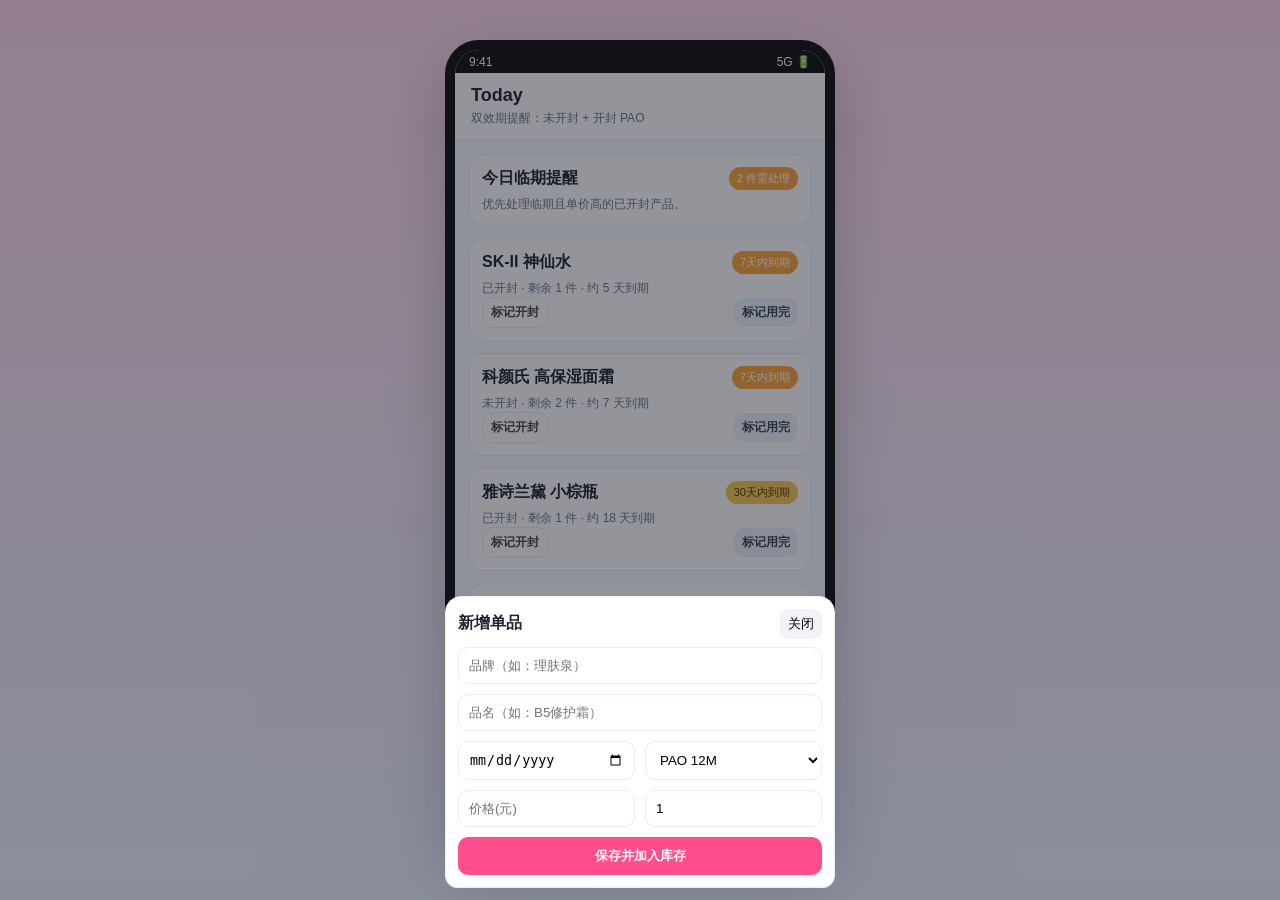
==== index.html @ 78431a1c "Auto-open add-item modal on page load for faster interaction testing" ====
<!doctype html>
<html lang="zh-CN">
<head>
  <meta charset="UTF-8" />
  <meta name="viewport" content="width=device-width, initial-scale=1" />
  <title>美妆囤货效期管理 - 可交互预览</title>
  <style>
    :root{--bg:#f6f7fb;--card:#fff;--text:#1f2430;--muted:#697286;--pri:#ff4d8d;--line:#e9edf5;--warn:#ffa439;--danger:#ff4b55}
    *{box-sizing:border-box} body{margin:0;font-family:-apple-system,BlinkMacSystemFont,"PingFang SC","Segoe UI",sans-serif;background:linear-gradient(180deg,#ffd7e8,#eef2ff);min-height:100vh;display:grid;place-items:center;padding:20px;color:var(--text)}
    .phone{width:390px;max-width:100%;height:820px;border:10px solid #111;border-radius:34px;background:var(--bg);box-shadow:0 20px 60px rgba(0,0,0,.2);overflow:hidden;display:flex;flex-direction:column}
    .status{height:28px;background:#111;color:#fff;font-size:12px;display:flex;justify-content:space-between;align-items:center;padding:0 14px}
    .header{background:#fff;padding:12px 16px;border-bottom:1px solid var(--line)} .header h1{margin:0;font-size:18px}.header p{margin:4px 0 0;color:var(--muted);font-size:12px}
    .content{flex:1;overflow:auto;padding:14px 14px 90px}.screen.hidden{display:none}
    .card{background:var(--card);border:1px solid var(--line);border-radius:14px;padding:12px;margin-bottom:12px}
    .row{display:flex;justify-content:space-between;gap:8px;align-items:center}.muted{color:var(--muted);font-size:12px;margin:6px 0 0}
    .pill{font-size:11px;border-radius:999px;padding:4px 8px;color:#fff}.p0{background:var(--danger)}.p1{background:var(--warn)}.p2{background:#f7c553;color:#4b3a00}
    .btn{border:0;border-radius:10px;padding:10px 12px;cursor:pointer;font-weight:600;background:var(--pri);color:#fff}.btn.secondary{background:#eef1fa;color:#394355}.btn.ghost{background:#fff;color:#444;border:1px solid var(--line)}.btn.small{padding:6px 8px;font-size:12px}
    form{display:grid;gap:10px} input,select{width:100%;padding:10px;border:1px solid var(--line);border-radius:10px;background:#fff} .grid2{display:grid;grid-template-columns:1fr 1fr;gap:10px}
    .tabs{display:grid;grid-template-columns:repeat(4,1fr);border-top:1px solid var(--line);background:#fff}.tab{border:0;background:transparent;padding:10px 4px 12px;color:#7e879b;cursor:pointer}.tab.active{color:var(--pri);font-weight:700}
    .toast{position:absolute;left:50%;transform:translateX(-50%);bottom:92px;background:#121725;color:#fff;padding:8px 12px;border-radius:999px;font-size:12px;opacity:0;transition:.2s;pointer-events:none}.toast.show{opacity:1}
    .wrap{position:relative;height:100%}
    .modal{position:fixed;inset:0;background:rgba(17,22,34,.45);display:flex;align-items:flex-end;justify-content:center;padding:12px;z-index:20}
    .modal.hidden{display:none}
    .sheet{width:100%;max-width:390px;background:#fff;border-radius:16px 16px 12px 12px;padding:12px;border:1px solid var(--line)}
    .sheet-head{display:flex;justify-content:space-between;align-items:center;margin-bottom:8px}
    .x{border:0;background:#f1f3f8;border-radius:8px;padding:6px 8px;cursor:pointer}
  </style>
</head>
<body>
  <div class="phone">
    <div class="status"><span>9:41</span><span>5G 🔋</span></div>
    <header class="header"><h1 id="title">Today</h1><p id="subtitle">双效期提醒：未开封 + 开封 PAO</p></header>
    <div class="wrap">
      <main class="content">
        <section id="today" class="screen">
          <div class="card"><div class="row"><strong>今日临期提醒</strong><span class="pill p1" id="todayBadge">2 件需处理</span></div><p class="muted">优先处理临期且单价高的已开封产品。</p></div>
          <div id="priorityList"></div>
          <div class="card row"><button class="btn" id="quickAdd">+ 新增单品</button><button class="btn secondary" id="quickOpen">一键标记开封</button></div>
        </section>
        <section id="stock" class="screen hidden"><div id="stockList"></div></section>
        <section id="stats" class="screen hidden">
          <div class="card row"><span>本月预计过期金额</span><strong id="lossValue">¥0</strong></div>
          <div class="card row"><span>库存总件数</span><strong id="countValue">0</strong></div>
          <div class="card row"><span>已开封占比</span><strong id="openRate">0%</strong></div>
        </section>
        <section id="me" class="screen hidden"><div class="card"><strong>提醒策略</strong><p class="muted">未开封：60/30/7天；开封后：30/14/3天。</p><button class="btn ghost small">导出CSV（高级）</button></div></section>
      </main>
      <div class="toast" id="toast"></div>

      <div id="addModal" class="modal hidden" aria-hidden="true">
        <div class="sheet">
          <div class="sheet-head"><strong>新增单品</strong><button class="x" id="closeModal" type="button">关闭</button></div>
          <form id="addForm">
            <input name="brand" placeholder="品牌（如：理肤泉）" required />
            <input name="name" placeholder="品名（如：B5修护霜）" required />
            <div class="grid2"><input name="expiry" type="date" required /><select name="pao"><option value="6">PAO 6M</option><option value="12" selected>PAO 12M</option><option value="24">PAO 24M</option></select></div>
            <div class="grid2"><input name="price" type="number" min="0" placeholder="价格(元)" /><input name="qty" type="number" min="1" value="1" /></div>
            <button class="btn" type="submit">保存并加入库存</button>
          </form>
        </div>
      </div>
    </div>
    <nav class="tabs">
      <button class="tab active" data-target="today">Today</button>
      <button class="tab" data-target="stock">库存</button>
      <button class="tab" data-target="stats">统计</button>
      <button class="tab" data-target="me">我的</button>
    </nav>
  </div>

<script>
(() => {
  const state = {
    items: [
      {id:1,brand:'SK-II',name:'神仙水',days:5,opened:true,price:1540,qty:1},
      {id:2,brand:'雅诗兰黛',name:'小棕瓶',days:18,opened:true,price:980,qty:1},
      {id:3,brand:'科颜氏',name:'高保湿面霜',days:7,opened:false,price:420,qty:2}
    ],
    nextId: 4
  };

  const screens=[...document.querySelectorAll('.screen')];
  const tabs=[...document.querySelectorAll('.tab')];
  const title=document.getElementById('title');
  const subtitle=document.getElementById('subtitle');
  const map={today:['Today','双效期提醒：未开封 + 开封 PAO'],stock:['库存','按状态筛选：未开封 / 已开封 / 临期'],stats:['统计','追踪过期损耗与消耗效率'],me:['我的','提醒策略、导出、会员']};

  const toast=(msg)=>{const t=document.getElementById('toast');t.textContent=msg;t.classList.add('show');setTimeout(()=>t.classList.remove('show'),1400)};

  const level=(d)=>d<=0?'p0':(d<=7?'p1':'p2');
  const levelText=(d)=>d<=0?'已过期':(d<=7?'7天内到期':'30天内到期');

  function openScreen(id){
    screens.forEach(s=>s.classList.toggle('hidden',s.id!==id));
    tabs.forEach(t=>t.classList.toggle('active',t.dataset.target===id));
    title.textContent=map[id][0]; subtitle.textContent=map[id][1];
  }

  const addModal=document.getElementById('addModal');
  const showAddModal=()=>{addModal.classList.remove('hidden'); addModal.setAttribute('aria-hidden','false');};
  const hideAddModal=()=>{addModal.classList.add('hidden'); addModal.setAttribute('aria-hidden','true');};

  function render(){
    const sorted=[...state.items].sort((a,b)=>a.days-b.days||b.price-a.price);
    document.getElementById('priorityList').innerHTML=sorted.slice(0,3).map(i=>`
      <article class="card" data-id="${i.id}">
        <div class="row"><strong>${i.brand} ${i.name}</strong><span class="pill ${level(i.days)}">${levelText(i.days)}</span></div>
        <p class="muted">${i.opened?'已开封':'未开封'} · 剩余 ${i.qty} 件 · 约 ${i.days} 天到期</p>
        <div class="row"><button class="btn ghost small" data-action="open" data-id="${i.id}">标记开封</button><button class="btn secondary small" data-action="used" data-id="${i.id}">标记用完</button></div>
      </article>
    `).join('');

    document.getElementById('stockList').innerHTML=sorted.map(i=>`
      <article class="card row"><div><strong>${i.brand} ${i.name}</strong><p class="muted">${i.opened?'已开封':'未开封'} · ${i.qty} 件 · ¥${i.price}</p></div><span class="pill ${level(i.days)}">${Math.max(i.days,0)}天</span></article>
    `).join('');

    const total=state.items.reduce((s,i)=>s+i.qty,0);
    const opened=state.items.filter(i=>i.opened).length;
    const loss=state.items.filter(i=>i.days<=7).reduce((s,i)=>s+i.price,0);
    document.getElementById('todayBadge').textContent=`${state.items.filter(i=>i.days<=7).length} 件需处理`;
    document.getElementById('lossValue').textContent=`¥${loss}`;
    document.getElementById('countValue').textContent=String(total);
    document.getElementById('openRate').textContent=state.items.length?`${Math.round((opened/state.items.length)*100)}%`:'0%';
  }

  tabs.forEach(t=>t.addEventListener('click',()=>openScreen(t.dataset.target)));

  document.getElementById('priorityList').addEventListener('click',(e)=>{
    const btn=e.target.closest('button[data-action]');
    if(!btn) return;
    const id=Number(btn.dataset.id);
    const idx=state.items.findIndex(i=>i.id===id);
    if(idx<0) return;
    if(btn.dataset.action==='open'){
      state.items[idx].opened=true;
      state.items[idx].days=Math.max(state.items[idx].days-3,1);
      toast(`已标记开封：${state.items[idx].name}`);
    }else{
      const name=state.items[idx].name;
      state.items.splice(idx,1);
      toast(`已记录空瓶：${name}`);
    }
    render();
  });

  document.getElementById('quickAdd').addEventListener('click',showAddModal);
  document.getElementById('closeModal').addEventListener('click',hideAddModal);
  addModal.addEventListener('click',(e)=>{ if(e.target===addModal) hideAddModal(); });
  document.getElementById('quickOpen').addEventListener('click',()=>{
    if(!state.items.length) return toast('暂无库存可操作');
    state.items[0].opened=true; state.items[0].days=Math.max(state.items[0].days-3,1);
    toast(`已标记开封：${state.items[0].name}`); render();
  });

  document.getElementById('addForm').addEventListener('submit',(e)=>{
    e.preventDefault();
    const f=new FormData(e.target);
    state.items.unshift({id:state.nextId++,brand:String(f.get('brand')),name:String(f.get('name')),days:30,opened:false,price:Number(f.get('price')||0),qty:Number(f.get('qty')||1)});
    e.target.reset();
    hideAddModal(); openScreen('today'); render(); toast('保存成功，已加入库存');
  });

  render();
  showAddModal();
})();
</script>
</body>
</html>
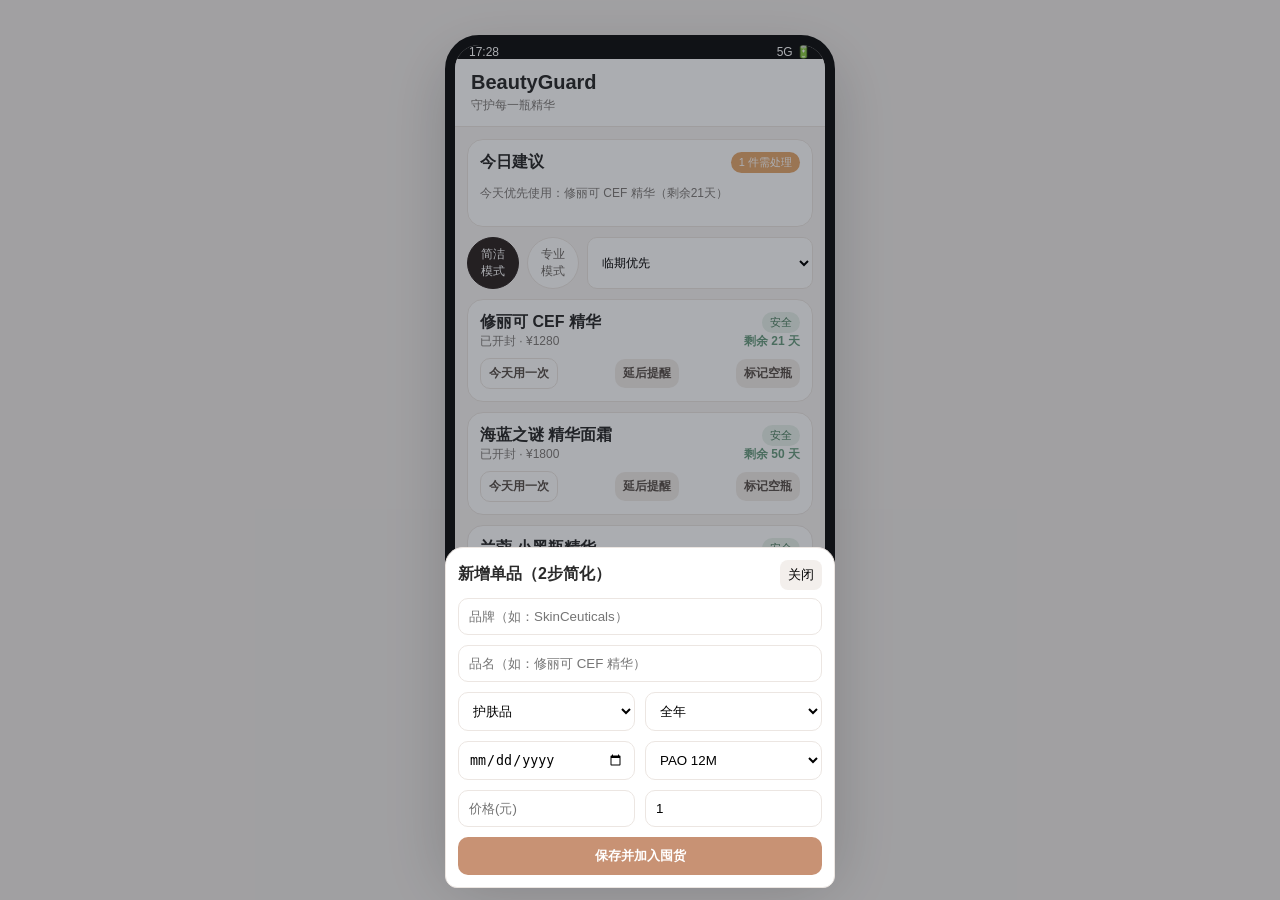
==== commit 4d14f65f: "Enhance interactive prototype with mode toggle, sorting, and action guidance" ====
--- a/index.html
+++ b/index.html
@@ -3,92 +3,118 @@
 <head>
   <meta charset="UTF-8" />
   <meta name="viewport" content="width=device-width, initial-scale=1" />
-  <title>美妆囤货效期管理 - 可交互预览</title>
+  <title>BeautyGuard - 交互原型 V2</title>
   <style>
-    :root{--bg:#f6f7fb;--card:#fff;--text:#1f2430;--muted:#697286;--pri:#ff4d8d;--line:#e9edf5;--warn:#ffa439;--danger:#ff4b55}
-    *{box-sizing:border-box} body{margin:0;font-family:-apple-system,BlinkMacSystemFont,"PingFang SC","Segoe UI",sans-serif;background:linear-gradient(180deg,#ffd7e8,#eef2ff);min-height:100vh;display:grid;place-items:center;padding:20px;color:var(--text)}
-    .phone{width:390px;max-width:100%;height:820px;border:10px solid #111;border-radius:34px;background:var(--bg);box-shadow:0 20px 60px rgba(0,0,0,.2);overflow:hidden;display:flex;flex-direction:column}
+    :root{--bg:#f7f4f2;--card:#fff;--text:#2b2b2b;--muted:#7f7b78;--pri:#c89274;--line:#ece6e2;--ok:#7dad8f;--warn:#e4a86f;--danger:#e15c52}
+    *{box-sizing:border-box} body{margin:0;font-family:-apple-system,BlinkMacSystemFont,"PingFang SC","Segoe UI",sans-serif;background:#efebe8;min-height:100vh;display:grid;place-items:center;padding:20px;color:var(--text)}
+    .phone{width:390px;max-width:100%;height:830px;border-radius:34px;border:10px solid #111;background:var(--bg);overflow:hidden;display:flex;flex-direction:column;box-shadow:0 24px 60px rgba(0,0,0,.18)}
     .status{height:28px;background:#111;color:#fff;font-size:12px;display:flex;justify-content:space-between;align-items:center;padding:0 14px}
-    .header{background:#fff;padding:12px 16px;border-bottom:1px solid var(--line)} .header h1{margin:0;font-size:18px}.header p{margin:4px 0 0;color:var(--muted);font-size:12px}
-    .content{flex:1;overflow:auto;padding:14px 14px 90px}.screen.hidden{display:none}
-    .card{background:var(--card);border:1px solid var(--line);border-radius:14px;padding:12px;margin-bottom:12px}
-    .row{display:flex;justify-content:space-between;gap:8px;align-items:center}.muted{color:var(--muted);font-size:12px;margin:6px 0 0}
-    .pill{font-size:11px;border-radius:999px;padding:4px 8px;color:#fff}.p0{background:var(--danger)}.p1{background:var(--warn)}.p2{background:#f7c553;color:#4b3a00}
-    .btn{border:0;border-radius:10px;padding:10px 12px;cursor:pointer;font-weight:600;background:var(--pri);color:#fff}.btn.secondary{background:#eef1fa;color:#394355}.btn.ghost{background:#fff;color:#444;border:1px solid var(--line)}.btn.small{padding:6px 8px;font-size:12px}
+    .header{padding:12px 16px;background:#fff;border-bottom:1px solid var(--line)} .header h1{margin:0;font-size:20px}.header p{margin:3px 0 0;color:var(--muted);font-size:12px}
+    .content{flex:1;overflow:auto;padding:12px 12px 90px}.screen.hidden{display:none}
+    .card{background:var(--card);border:1px solid var(--line);border-radius:16px;padding:12px;margin-bottom:10px}
+    .row{display:flex;justify-content:space-between;align-items:center;gap:8px}.muted{color:var(--muted);font-size:12px}.title{font-weight:700;font-size:18px}
+    .pill{font-size:11px;border-radius:999px;padding:3px 8px;background:#f3ece7}.p0{color:#fff;background:var(--danger)}.p1{color:#fff;background:var(--warn)}.p2{background:#e8f1ea;color:#4e7f62}
+    .toolbar{display:flex;gap:8px;margin-bottom:10px}.chip{border:1px solid var(--line);background:#fff;color:#6f6a66;padding:8px 10px;border-radius:999px;font-size:12px;cursor:pointer}.chip.active{background:#2f2624;color:#fff;border-color:#2f2624}
+    .select{border:1px solid var(--line);background:#fff;border-radius:10px;padding:8px 10px;font-size:12px}
+    .prog{height:6px;background:#ece8e5;border-radius:999px;overflow:hidden;margin-top:6px}.bar{height:100%;background:#82ad91}
+    .btn{border:0;border-radius:10px;padding:10px 12px;cursor:pointer;font-weight:600;background:var(--pri);color:#fff}.btn.secondary{background:#f1ece8;color:#5a514b}.btn.ghost{background:#fff;color:#5a514b;border:1px solid var(--line)}.btn.small{padding:6px 8px;font-size:12px}
+    .tabs{display:grid;grid-template-columns:repeat(4,1fr);border-top:1px solid var(--line);background:#fff}.tab{border:0;background:transparent;padding:10px 4px 12px;color:#8a8581;cursor:pointer}.tab.active{color:#704d3b;font-weight:700}
+    .toast{position:absolute;left:50%;transform:translateX(-50%);bottom:92px;background:#151515;color:#fff;padding:8px 12px;border-radius:999px;font-size:12px;opacity:0;transition:.2s;pointer-events:none}.toast.show{opacity:1}
+    .wrap{position:relative;height:100%}
+    .modal{position:fixed;inset:0;background:rgba(17,22,34,.35);display:flex;align-items:flex-end;justify-content:center;padding:12px;z-index:20}.modal.hidden{display:none}
+    .sheet{width:100%;max-width:390px;background:#fff;border-radius:18px 18px 12px 12px;padding:12px;border:1px solid var(--line)}
+    .sheet-head{display:flex;justify-content:space-between;align-items:center;margin-bottom:8px}.x{border:0;background:#f3efec;border-radius:8px;padding:6px 8px;cursor:pointer}
     form{display:grid;gap:10px} input,select{width:100%;padding:10px;border:1px solid var(--line);border-radius:10px;background:#fff} .grid2{display:grid;grid-template-columns:1fr 1fr;gap:10px}
-    .tabs{display:grid;grid-template-columns:repeat(4,1fr);border-top:1px solid var(--line);background:#fff}.tab{border:0;background:transparent;padding:10px 4px 12px;color:#7e879b;cursor:pointer}.tab.active{color:var(--pri);font-weight:700}
-    .toast{position:absolute;left:50%;transform:translateX(-50%);bottom:92px;background:#121725;color:#fff;padding:8px 12px;border-radius:999px;font-size:12px;opacity:0;transition:.2s;pointer-events:none}.toast.show{opacity:1}
-    .wrap{position:relative;height:100%}
-    .modal{position:fixed;inset:0;background:rgba(17,22,34,.45);display:flex;align-items:flex-end;justify-content:center;padding:12px;z-index:20}
-    .modal.hidden{display:none}
-    .sheet{width:100%;max-width:390px;background:#fff;border-radius:16px 16px 12px 12px;padding:12px;border:1px solid var(--line)}
-    .sheet-head{display:flex;justify-content:space-between;align-items:center;margin-bottom:8px}
-    .x{border:0;background:#f1f3f8;border-radius:8px;padding:6px 8px;cursor:pointer}
   </style>
 </head>
 <body>
   <div class="phone">
-    <div class="status"><span>9:41</span><span>5G 🔋</span></div>
-    <header class="header"><h1 id="title">Today</h1><p id="subtitle">双效期提醒：未开封 + 开封 PAO</p></header>
+    <div class="status"><span>17:28</span><span>5G 🔋</span></div>
+    <header class="header"><h1 id="title">BeautyGuard</h1><p id="subtitle">守护每一瓶精华</p></header>
     <div class="wrap">
       <main class="content">
         <section id="today" class="screen">
-          <div class="card"><div class="row"><strong>今日临期提醒</strong><span class="pill p1" id="todayBadge">2 件需处理</span></div><p class="muted">优先处理临期且单价高的已开封产品。</p></div>
+          <div class="card">
+            <div class="row"><strong>今日建议</strong><span class="pill p1" id="todayBadge">0 件需处理</span></div>
+            <p class="muted" id="todayAdvice">优先使用临期且已开封产品，避免浪费。</p>
+          </div>
+
+          <div class="toolbar">
+            <button class="chip active" data-mode="simple">简洁模式</button>
+            <button class="chip" data-mode="pro">专业模式</button>
+            <select id="sortBy" class="select">
+              <option value="expiry">临期优先</option>
+              <option value="price">价格优先</option>
+              <option value="recent">最近开封</option>
+            </select>
+          </div>
+
           <div id="priorityList"></div>
           <div class="card row"><button class="btn" id="quickAdd">+ 新增单品</button><button class="btn secondary" id="quickOpen">一键标记开封</button></div>
         </section>
+
         <section id="stock" class="screen hidden"><div id="stockList"></div></section>
+
         <section id="stats" class="screen hidden">
           <div class="card row"><span>本月预计过期金额</span><strong id="lossValue">¥0</strong></div>
           <div class="card row"><span>库存总件数</span><strong id="countValue">0</strong></div>
           <div class="card row"><span>已开封占比</span><strong id="openRate">0%</strong></div>
+          <div class="card row"><span>本月已规避浪费</span><strong id="savedValue">¥0</strong></div>
         </section>
-        <section id="me" class="screen hidden"><div class="card"><strong>提醒策略</strong><p class="muted">未开封：60/30/7天；开封后：30/14/3天。</p><button class="btn ghost small">导出CSV（高级）</button></div></section>
+
+        <section id="me" class="screen hidden">
+          <div class="card"><strong>提醒策略</strong><p class="muted">P0 强提醒；P1 每日一次；P2 每周一次；P3 仅站内。</p><button class="btn ghost small">导出 CSV（高级）</button></div>
+        </section>
       </main>
       <div class="toast" id="toast"></div>
 
       <div id="addModal" class="modal hidden" aria-hidden="true">
         <div class="sheet">
-          <div class="sheet-head"><strong>新增单品</strong><button class="x" id="closeModal" type="button">关闭</button></div>
+          <div class="sheet-head"><strong>新增单品（2步简化）</strong><button class="x" id="closeModal" type="button">关闭</button></div>
           <form id="addForm">
-            <input name="brand" placeholder="品牌（如：理肤泉）" required />
-            <input name="name" placeholder="品名（如：B5修护霜）" required />
+            <input name="brand" placeholder="品牌（如：SkinCeuticals）" required />
+            <input name="name" placeholder="品名（如：修丽可 CEF 精华）" required />
+            <div class="grid2"><select name="category"><option>护肤品</option><option>彩妆</option><option>防晒</option></select><select name="season"><option value="all">全年</option><option value="summer">夏季</option><option value="winter">冬季</option></select></div>
             <div class="grid2"><input name="expiry" type="date" required /><select name="pao"><option value="6">PAO 6M</option><option value="12" selected>PAO 12M</option><option value="24">PAO 24M</option></select></div>
             <div class="grid2"><input name="price" type="number" min="0" placeholder="价格(元)" /><input name="qty" type="number" min="1" value="1" /></div>
-            <button class="btn" type="submit">保存并加入库存</button>
+            <button class="btn" type="submit">保存并加入囤货</button>
           </form>
         </div>
       </div>
     </div>
+
     <nav class="tabs">
-      <button class="tab active" data-target="today">Today</button>
-      <button class="tab" data-target="stock">库存</button>
-      <button class="tab" data-target="stats">统计</button>
-      <button class="tab" data-target="me">我的</button>
+      <button class="tab active" data-target="today">囤货</button>
+      <button class="tab" data-target="stock">使用</button>
+      <button class="tab" data-target="stats">空瓶</button>
+      <button class="tab" data-target="me">设置</button>
     </nav>
   </div>
 
 <script>
 (() => {
   const state = {
-    items: [
-      {id:1,brand:'SK-II',name:'神仙水',days:5,opened:true,price:1540,qty:1},
-      {id:2,brand:'雅诗兰黛',name:'小棕瓶',days:18,opened:true,price:980,qty:1},
-      {id:3,brand:'科颜氏',name:'高保湿面霜',days:7,opened:false,price:420,qty:2}
+    mode:'simple',
+    items:[
+      {id:1,brand:'修丽可',name:'CEF 精华',days:21,opened:true,price:1280,qty:1,pao:6,unopenedDays:80,lastUsed:1,season:'all'},
+      {id:2,brand:'兰蔻',name:'小黑瓶精华',days:59,opened:true,price:980,qty:1,pao:6,unopenedDays:120,lastUsed:2,season:'all'},
+      {id:3,brand:'海蓝之谜',name:'精华面霜',days:50,opened:true,price:1800,qty:1,pao:12,unopenedDays:310,lastUsed:3,season:'winter'},
+      {id:4,brand:'YSL',name:'恒久粉底液',days:64,opened:false,price:620,qty:1,pao:12,unopenedDays:240,lastUsed:999,season:'all'}
     ],
-    nextId: 4
+    nextId:5
   };
 
   const screens=[...document.querySelectorAll('.screen')];
   const tabs=[...document.querySelectorAll('.tab')];
+  const modeChips=[...document.querySelectorAll('[data-mode]')];
+  const sortBy=document.getElementById('sortBy');
+  const toast=(msg)=>{const t=document.getElementById('toast');t.textContent=msg;t.classList.add('show');setTimeout(()=>t.classList.remove('show'),1400)};
+  const level=(d)=>d<=7?'p1':'p2';
+  const levelText=(d)=>d<=7?'临期':'安全';
+
+  const map={today:['BeautyGuard','守护每一瓶精华'],stock:['使用日志','按最近使用排序'],stats:['空瓶记录','回购洞察与省钱统计'],me:['设置','提醒策略与高级功能']};
   const title=document.getElementById('title');
   const subtitle=document.getElementById('subtitle');
-  const map={today:['Today','双效期提醒：未开封 + 开封 PAO'],stock:['库存','按状态筛选：未开封 / 已开封 / 临期'],stats:['统计','追踪过期损耗与消耗效率'],me:['我的','提醒策略、导出、会员']};
-
-  const toast=(msg)=>{const t=document.getElementById('toast');t.textContent=msg;t.classList.add('show');setTimeout(()=>t.classList.remove('show'),1400)};
-
-  const level=(d)=>d<=0?'p0':(d<=7?'p1':'p2');
-  const levelText=(d)=>d<=0?'已过期':(d<=7?'7天内到期':'30天内到期');
 
   function openScreen(id){
     screens.forEach(s=>s.classList.toggle('hidden',s.id!==id));
@@ -96,68 +122,83 @@
     title.textContent=map[id][0]; subtitle.textContent=map[id][1];
   }
 
+  function getSorted(items){
+    const s=sortBy.value;
+    return [...items].sort((a,b)=>{
+      if(s==='price') return b.price-a.price;
+      if(s==='recent') return a.lastUsed-b.lastUsed;
+      return a.days-b.days || b.price-a.price;
+    });
+  }
+
+  function render(){
+    const sorted=getSorted(state.items);
+    const top=sorted[0];
+    document.getElementById('todayBadge').textContent=`${sorted.filter(i=>i.days<=30).length} 件需处理`;
+    document.getElementById('todayAdvice').textContent=top?`今天优先使用：${top.brand} ${top.name}（剩余${top.days}天）`:'暂无库存';
+
+    document.getElementById('priorityList').innerHTML=sorted.map(i=>`
+      <article class="card">
+        <div class="row"><strong>${i.brand} ${i.name}</strong><span class="pill ${level(i.days)}">${levelText(i.days)}</span></div>
+        <div class="row muted"><span>${i.opened?'已开封':'未开封'} · ¥${i.price}</span><strong style="color:#6b9d80">剩余 ${i.days} 天</strong></div>
+        ${state.mode==='pro' ? `<div class="muted">PAO：${i.pao}个月<div class="prog"><div class="bar" style="width:${Math.max(5,100-(i.days*1.2))}%"></div></div>未开封：${i.unopenedDays}天<div class="prog"><div class="bar" style="width:${Math.max(5,100-(i.unopenedDays*0.25))}%"></div></div></div>` : ''}
+        <div class="row" style="margin-top:8px"><button class="btn ghost small" data-action="use" data-id="${i.id}">今天用一次</button><button class="btn secondary small" data-action="delay" data-id="${i.id}">延后提醒</button><button class="btn secondary small" data-action="used" data-id="${i.id}">标记空瓶</button></div>
+      </article>
+    `).join('');
+
+    document.getElementById('stockList').innerHTML=sorted.map(i=>`
+      <article class="card row"><div><strong>${i.brand} ${i.name}</strong><p class="muted">最近使用：${i.lastUsed===999?'从未':`${i.lastUsed}天前`}</p></div><span class="pill ${level(i.days)}">${i.days}天</span></article>
+    `).join('');
+
+    const total=state.items.reduce((s,i)=>s+i.qty,0);
+    const opened=state.items.filter(i=>i.opened).length;
+    const loss=state.items.filter(i=>i.days<=30).reduce((s,i)=>s+i.price*0.2,0);
+    const saved=state.items.filter(i=>i.lastUsed<=3).reduce((s,i)=>s+i.price*0.1,0);
+    document.getElementById('countValue').textContent=String(total);
+    document.getElementById('openRate').textContent=state.items.length?`${Math.round((opened/state.items.length)*100)}%`:'0%';
+    document.getElementById('lossValue').textContent=`¥${Math.round(loss)}`;
+    document.getElementById('savedValue').textContent=`¥${Math.round(saved)}`;
+  }
+
+  document.getElementById('priorityList').addEventListener('click',(e)=>{
+    const btn=e.target.closest('button[data-action]'); if(!btn) return;
+    const id=Number(btn.dataset.id); const idx=state.items.findIndex(i=>i.id===id); if(idx<0) return;
+    const item=state.items[idx];
+    if(btn.dataset.action==='use'){ item.lastUsed=0; item.days=Math.max(item.days-1,1); toast(`已记录使用：${item.name}`); }
+    if(btn.dataset.action==='delay'){ item.days+=3; toast(`已延后提醒：${item.name}`); }
+    if(btn.dataset.action==='used'){ state.items.splice(idx,1); toast(`已加入空瓶：${item.name}`); }
+    render();
+  });
+
+  modeChips.forEach(chip=>chip.addEventListener('click',()=>{
+    state.mode=chip.dataset.mode;
+    modeChips.forEach(c=>c.classList.toggle('active',c===chip));
+    render();
+  }));
+  sortBy.addEventListener('change',render);
+
+  tabs.forEach(t=>t.addEventListener('click',()=>openScreen(t.dataset.target)));
+
   const addModal=document.getElementById('addModal');
   const showAddModal=()=>{addModal.classList.remove('hidden'); addModal.setAttribute('aria-hidden','false');};
   const hideAddModal=()=>{addModal.classList.add('hidden'); addModal.setAttribute('aria-hidden','true');};
-
-  function render(){
-    const sorted=[...state.items].sort((a,b)=>a.days-b.days||b.price-a.price);
-    document.getElementById('priorityList').innerHTML=sorted.slice(0,3).map(i=>`
-      <article class="card" data-id="${i.id}">
-        <div class="row"><strong>${i.brand} ${i.name}</strong><span class="pill ${level(i.days)}">${levelText(i.days)}</span></div>
-        <p class="muted">${i.opened?'已开封':'未开封'} · 剩余 ${i.qty} 件 · 约 ${i.days} 天到期</p>
-        <div class="row"><button class="btn ghost small" data-action="open" data-id="${i.id}">标记开封</button><button class="btn secondary small" data-action="used" data-id="${i.id}">标记用完</button></div>
-      </article>
-    `).join('');
-
-    document.getElementById('stockList').innerHTML=sorted.map(i=>`
-      <article class="card row"><div><strong>${i.brand} ${i.name}</strong><p class="muted">${i.opened?'已开封':'未开封'} · ${i.qty} 件 · ¥${i.price}</p></div><span class="pill ${level(i.days)}">${Math.max(i.days,0)}天</span></article>
-    `).join('');
-
-    const total=state.items.reduce((s,i)=>s+i.qty,0);
-    const opened=state.items.filter(i=>i.opened).length;
-    const loss=state.items.filter(i=>i.days<=7).reduce((s,i)=>s+i.price,0);
-    document.getElementById('todayBadge').textContent=`${state.items.filter(i=>i.days<=7).length} 件需处理`;
-    document.getElementById('lossValue').textContent=`¥${loss}`;
-    document.getElementById('countValue').textContent=String(total);
-    document.getElementById('openRate').textContent=state.items.length?`${Math.round((opened/state.items.length)*100)}%`:'0%';
-  }
-
-  tabs.forEach(t=>t.addEventListener('click',()=>openScreen(t.dataset.target)));
-
-  document.getElementById('priorityList').addEventListener('click',(e)=>{
-    const btn=e.target.closest('button[data-action]');
-    if(!btn) return;
-    const id=Number(btn.dataset.id);
-    const idx=state.items.findIndex(i=>i.id===id);
-    if(idx<0) return;
-    if(btn.dataset.action==='open'){
-      state.items[idx].opened=true;
-      state.items[idx].days=Math.max(state.items[idx].days-3,1);
-      toast(`已标记开封：${state.items[idx].name}`);
-    }else{
-      const name=state.items[idx].name;
-      state.items.splice(idx,1);
-      toast(`已记录空瓶：${name}`);
-    }
-    render();
-  });
-
   document.getElementById('quickAdd').addEventListener('click',showAddModal);
   document.getElementById('closeModal').addEventListener('click',hideAddModal);
   addModal.addEventListener('click',(e)=>{ if(e.target===addModal) hideAddModal(); });
   document.getElementById('quickOpen').addEventListener('click',()=>{
     if(!state.items.length) return toast('暂无库存可操作');
-    state.items[0].opened=true; state.items[0].days=Math.max(state.items[0].days-3,1);
-    toast(`已标记开封：${state.items[0].name}`); render();
+    const i=state.items[0]; i.opened=true; i.days=Math.max(i.days-3,1); i.lastUsed=0; toast(`已标记开封：${i.name}`); render();
   });
 
   document.getElementById('addForm').addEventListener('submit',(e)=>{
     e.preventDefault();
     const f=new FormData(e.target);
-    state.items.unshift({id:state.nextId++,brand:String(f.get('brand')),name:String(f.get('name')),days:30,opened:false,price:Number(f.get('price')||0),qty:Number(f.get('qty')||1)});
-    e.target.reset();
-    hideAddModal(); openScreen('today'); render(); toast('保存成功，已加入库存');
+    state.items.unshift({
+      id:state.nextId++, brand:String(f.get('brand')), name:String(f.get('name')),
+      days:30, opened:true, price:Number(f.get('price')||0), qty:Number(f.get('qty')||1),
+      pao:Number(f.get('pao')||12), unopenedDays:180, lastUsed:0, season:String(f.get('season')||'all')
+    });
+    e.target.reset(); hideAddModal(); openScreen('today'); render(); toast('保存成功，已加入囤货');
   });
 
   render();
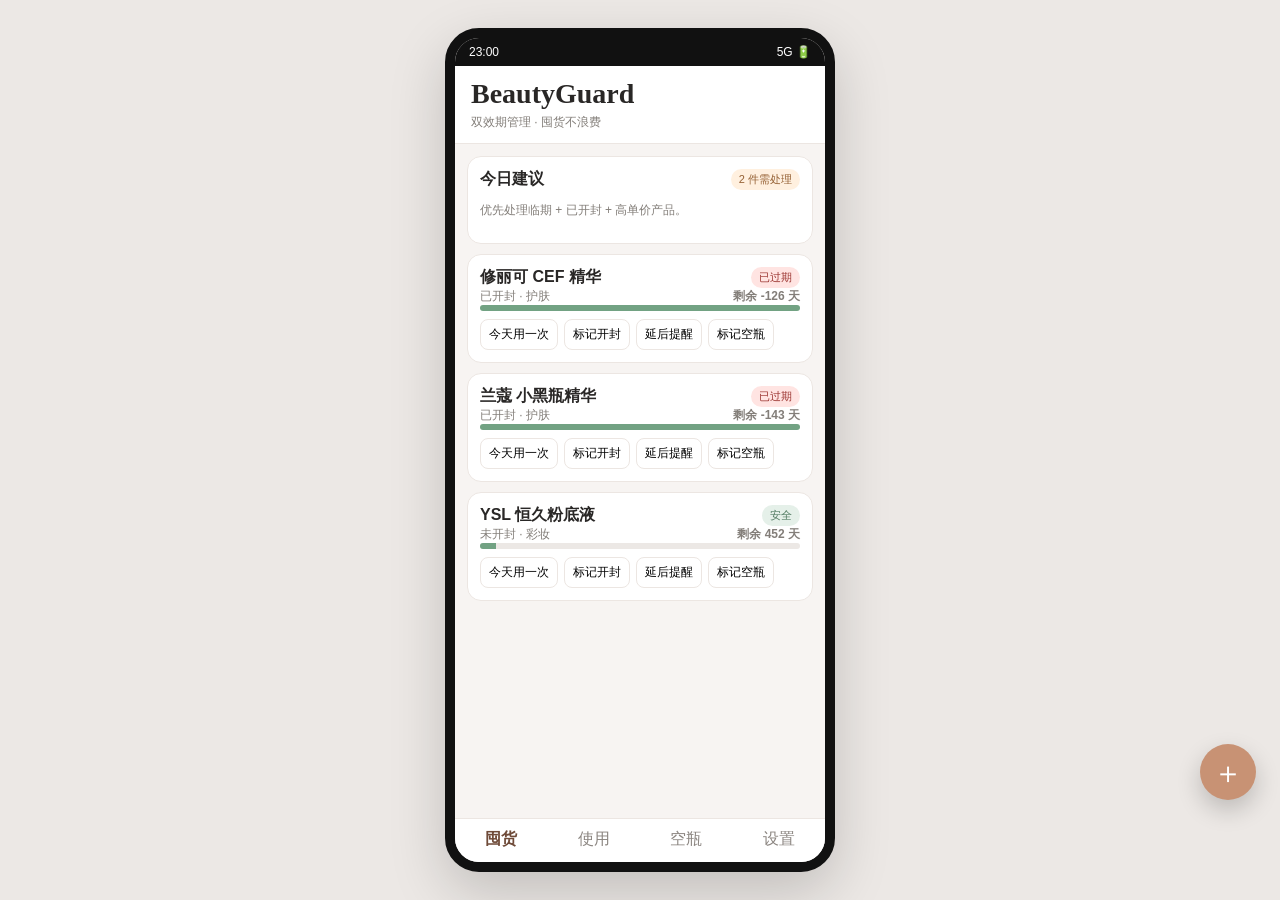
==== commit ae33ff1c: "Build engineering MVP app from prototype with modular frontend code" ====
--- a/index.html
+++ b/index.html
@@ -3,207 +3,80 @@
 <head>
   <meta charset="UTF-8" />
   <meta name="viewport" content="width=device-width, initial-scale=1" />
-  <title>BeautyGuard - 交互原型 V2</title>
-  <style>
-    :root{--bg:#f7f4f2;--card:#fff;--text:#2b2b2b;--muted:#7f7b78;--pri:#c89274;--line:#ece6e2;--ok:#7dad8f;--warn:#e4a86f;--danger:#e15c52}
-    *{box-sizing:border-box} body{margin:0;font-family:-apple-system,BlinkMacSystemFont,"PingFang SC","Segoe UI",sans-serif;background:#efebe8;min-height:100vh;display:grid;place-items:center;padding:20px;color:var(--text)}
-    .phone{width:390px;max-width:100%;height:830px;border-radius:34px;border:10px solid #111;background:var(--bg);overflow:hidden;display:flex;flex-direction:column;box-shadow:0 24px 60px rgba(0,0,0,.18)}
-    .status{height:28px;background:#111;color:#fff;font-size:12px;display:flex;justify-content:space-between;align-items:center;padding:0 14px}
-    .header{padding:12px 16px;background:#fff;border-bottom:1px solid var(--line)} .header h1{margin:0;font-size:20px}.header p{margin:3px 0 0;color:var(--muted);font-size:12px}
-    .content{flex:1;overflow:auto;padding:12px 12px 90px}.screen.hidden{display:none}
-    .card{background:var(--card);border:1px solid var(--line);border-radius:16px;padding:12px;margin-bottom:10px}
-    .row{display:flex;justify-content:space-between;align-items:center;gap:8px}.muted{color:var(--muted);font-size:12px}.title{font-weight:700;font-size:18px}
-    .pill{font-size:11px;border-radius:999px;padding:3px 8px;background:#f3ece7}.p0{color:#fff;background:var(--danger)}.p1{color:#fff;background:var(--warn)}.p2{background:#e8f1ea;color:#4e7f62}
-    .toolbar{display:flex;gap:8px;margin-bottom:10px}.chip{border:1px solid var(--line);background:#fff;color:#6f6a66;padding:8px 10px;border-radius:999px;font-size:12px;cursor:pointer}.chip.active{background:#2f2624;color:#fff;border-color:#2f2624}
-    .select{border:1px solid var(--line);background:#fff;border-radius:10px;padding:8px 10px;font-size:12px}
-    .prog{height:6px;background:#ece8e5;border-radius:999px;overflow:hidden;margin-top:6px}.bar{height:100%;background:#82ad91}
-    .btn{border:0;border-radius:10px;padding:10px 12px;cursor:pointer;font-weight:600;background:var(--pri);color:#fff}.btn.secondary{background:#f1ece8;color:#5a514b}.btn.ghost{background:#fff;color:#5a514b;border:1px solid var(--line)}.btn.small{padding:6px 8px;font-size:12px}
-    .tabs{display:grid;grid-template-columns:repeat(4,1fr);border-top:1px solid var(--line);background:#fff}.tab{border:0;background:transparent;padding:10px 4px 12px;color:#8a8581;cursor:pointer}.tab.active{color:#704d3b;font-weight:700}
-    .toast{position:absolute;left:50%;transform:translateX(-50%);bottom:92px;background:#151515;color:#fff;padding:8px 12px;border-radius:999px;font-size:12px;opacity:0;transition:.2s;pointer-events:none}.toast.show{opacity:1}
-    .wrap{position:relative;height:100%}
-    .modal{position:fixed;inset:0;background:rgba(17,22,34,.35);display:flex;align-items:flex-end;justify-content:center;padding:12px;z-index:20}.modal.hidden{display:none}
-    .sheet{width:100%;max-width:390px;background:#fff;border-radius:18px 18px 12px 12px;padding:12px;border:1px solid var(--line)}
-    .sheet-head{display:flex;justify-content:space-between;align-items:center;margin-bottom:8px}.x{border:0;background:#f3efec;border-radius:8px;padding:6px 8px;cursor:pointer}
-    form{display:grid;gap:10px} input,select{width:100%;padding:10px;border:1px solid var(--line);border-radius:10px;background:#fff} .grid2{display:grid;grid-template-columns:1fr 1fr;gap:10px}
-  </style>
+  <title>BeautyGuard - 工程版</title>
+  <link rel="stylesheet" href="src/styles.css" />
 </head>
 <body>
   <div class="phone">
-    <div class="status"><span>17:28</span><span>5G 🔋</span></div>
-    <header class="header"><h1 id="title">BeautyGuard</h1><p id="subtitle">守护每一瓶精华</p></header>
-    <div class="wrap">
-      <main class="content">
-        <section id="today" class="screen">
-          <div class="card">
-            <div class="row"><strong>今日建议</strong><span class="pill p1" id="todayBadge">0 件需处理</span></div>
-            <p class="muted" id="todayAdvice">优先使用临期且已开封产品，避免浪费。</p>
-          </div>
+    <div class="status"><span id="clock">--:--</span><span>5G 🔋</span></div>
+    <header class="header">
+      <h1 id="title">BeautyGuard</h1>
+      <p id="subtitle">双效期管理 · 囤货不浪费</p>
+    </header>
 
-          <div class="toolbar">
-            <button class="chip active" data-mode="simple">简洁模式</button>
-            <button class="chip" data-mode="pro">专业模式</button>
-            <select id="sortBy" class="select">
-              <option value="expiry">临期优先</option>
-              <option value="price">价格优先</option>
-              <option value="recent">最近开封</option>
-            </select>
-          </div>
-
-          <div id="priorityList"></div>
-          <div class="card row"><button class="btn" id="quickAdd">+ 新增单品</button><button class="btn secondary" id="quickOpen">一键标记开封</button></div>
-        </section>
-
-        <section id="stock" class="screen hidden"><div id="stockList"></div></section>
-
-        <section id="stats" class="screen hidden">
-          <div class="card row"><span>本月预计过期金额</span><strong id="lossValue">¥0</strong></div>
-          <div class="card row"><span>库存总件数</span><strong id="countValue">0</strong></div>
-          <div class="card row"><span>已开封占比</span><strong id="openRate">0%</strong></div>
-          <div class="card row"><span>本月已规避浪费</span><strong id="savedValue">¥0</strong></div>
-        </section>
-
-        <section id="me" class="screen hidden">
-          <div class="card"><strong>提醒策略</strong><p class="muted">P0 强提醒；P1 每日一次；P2 每周一次；P3 仅站内。</p><button class="btn ghost small">导出 CSV（高级）</button></div>
-        </section>
-      </main>
-      <div class="toast" id="toast"></div>
-
-      <div id="addModal" class="modal hidden" aria-hidden="true">
-        <div class="sheet">
-          <div class="sheet-head"><strong>新增单品（2步简化）</strong><button class="x" id="closeModal" type="button">关闭</button></div>
-          <form id="addForm">
-            <input name="brand" placeholder="品牌（如：SkinCeuticals）" required />
-            <input name="name" placeholder="品名（如：修丽可 CEF 精华）" required />
-            <div class="grid2"><select name="category"><option>护肤品</option><option>彩妆</option><option>防晒</option></select><select name="season"><option value="all">全年</option><option value="summer">夏季</option><option value="winter">冬季</option></select></div>
-            <div class="grid2"><input name="expiry" type="date" required /><select name="pao"><option value="6">PAO 6M</option><option value="12" selected>PAO 12M</option><option value="24">PAO 24M</option></select></div>
-            <div class="grid2"><input name="price" type="number" min="0" placeholder="价格(元)" /><input name="qty" type="number" min="1" value="1" /></div>
-            <button class="btn" type="submit">保存并加入囤货</button>
-          </form>
-        </div>
-      </div>
-    </div>
+    <main class="content">
+      <section id="screen-inventory" class="screen"></section>
+      <section id="screen-usage" class="screen hidden"></section>
+      <section id="screen-empty" class="screen hidden"></section>
+      <section id="screen-settings" class="screen hidden"></section>
+    </main>
 
     <nav class="tabs">
-      <button class="tab active" data-target="today">囤货</button>
-      <button class="tab" data-target="stock">使用</button>
-      <button class="tab" data-target="stats">空瓶</button>
-      <button class="tab" data-target="me">设置</button>
+      <button class="tab active" data-screen="inventory">囤货</button>
+      <button class="tab" data-screen="usage">使用</button>
+      <button class="tab" data-screen="empty">空瓶</button>
+      <button class="tab" data-screen="settings">设置</button>
     </nav>
   </div>
 
-<script>
-(() => {
-  const state = {
-    mode:'simple',
-    items:[
-      {id:1,brand:'修丽可',name:'CEF 精华',days:21,opened:true,price:1280,qty:1,pao:6,unopenedDays:80,lastUsed:1,season:'all'},
-      {id:2,brand:'兰蔻',name:'小黑瓶精华',days:59,opened:true,price:980,qty:1,pao:6,unopenedDays:120,lastUsed:2,season:'all'},
-      {id:3,brand:'海蓝之谜',name:'精华面霜',days:50,opened:true,price:1800,qty:1,pao:12,unopenedDays:310,lastUsed:3,season:'winter'},
-      {id:4,brand:'YSL',name:'恒久粉底液',days:64,opened:false,price:620,qty:1,pao:12,unopenedDays:240,lastUsed:999,season:'all'}
-    ],
-    nextId:5
-  };
+  <button id="fab" class="fab" title="新增产品">＋</button>
 
-  const screens=[...document.querySelectorAll('.screen')];
-  const tabs=[...document.querySelectorAll('.tab')];
-  const modeChips=[...document.querySelectorAll('[data-mode]')];
-  const sortBy=document.getElementById('sortBy');
-  const toast=(msg)=>{const t=document.getElementById('toast');t.textContent=msg;t.classList.add('show');setTimeout(()=>t.classList.remove('show'),1400)};
-  const level=(d)=>d<=7?'p1':'p2';
-  const levelText=(d)=>d<=7?'临期':'安全';
+  <dialog id="productModal" class="modal">
+    <form id="productForm" method="dialog" class="form">
+      <div class="form-head">
+        <h3>新增产品</h3>
+        <button type="button" id="closeModal" class="ghost">关闭</button>
+      </div>
+      <label>品牌<input name="brand" required placeholder="如：SK-II" /></label>
+      <label>品名<input name="name" required placeholder="如：神仙水" /></label>
+      <div class="grid2">
+        <label>分类
+          <select name="category">
+            <option value="护肤">护肤</option>
+            <option value="彩妆">彩妆</option>
+            <option value="防晒">防晒</option>
+            <option value="身体">身体</option>
+          </select>
+        </label>
+        <label>季节
+          <select name="season">
+            <option value="all">全年</option>
+            <option value="summer">夏季</option>
+            <option value="winter">冬季</option>
+          </select>
+        </label>
+      </div>
+      <div class="grid2">
+        <label>购买日期<input name="purchaseDate" type="date" required /></label>
+        <label>未开封到期<input name="unopenedExpiry" type="date" required /></label>
+      </div>
+      <div class="grid2">
+        <label>是否已开封
+          <select name="opened"><option value="false">未开封</option><option value="true">已开封</option></select>
+        </label>
+        <label>PAO（月）
+          <select name="paoMonths"><option>6</option><option selected>12</option><option>24</option></select>
+        </label>
+      </div>
+      <div class="grid2">
+        <label>开封日期<input name="openedDate" type="date" /></label>
+        <label>价格（元）<input name="price" type="number" min="0" value="0" /></label>
+      </div>
+      <label>库存数量<input name="qty" type="number" min="1" value="1" required /></label>
+      <button class="primary" type="submit">保存</button>
+    </form>
+  </dialog>
 
-  const map={today:['BeautyGuard','守护每一瓶精华'],stock:['使用日志','按最近使用排序'],stats:['空瓶记录','回购洞察与省钱统计'],me:['设置','提醒策略与高级功能']};
-  const title=document.getElementById('title');
-  const subtitle=document.getElementById('subtitle');
-
-  function openScreen(id){
-    screens.forEach(s=>s.classList.toggle('hidden',s.id!==id));
-    tabs.forEach(t=>t.classList.toggle('active',t.dataset.target===id));
-    title.textContent=map[id][0]; subtitle.textContent=map[id][1];
-  }
-
-  function getSorted(items){
-    const s=sortBy.value;
-    return [...items].sort((a,b)=>{
-      if(s==='price') return b.price-a.price;
-      if(s==='recent') return a.lastUsed-b.lastUsed;
-      return a.days-b.days || b.price-a.price;
-    });
-  }
-
-  function render(){
-    const sorted=getSorted(state.items);
-    const top=sorted[0];
-    document.getElementById('todayBadge').textContent=`${sorted.filter(i=>i.days<=30).length} 件需处理`;
-    document.getElementById('todayAdvice').textContent=top?`今天优先使用：${top.brand} ${top.name}（剩余${top.days}天）`:'暂无库存';
-
-    document.getElementById('priorityList').innerHTML=sorted.map(i=>`
-      <article class="card">
-        <div class="row"><strong>${i.brand} ${i.name}</strong><span class="pill ${level(i.days)}">${levelText(i.days)}</span></div>
-        <div class="row muted"><span>${i.opened?'已开封':'未开封'} · ¥${i.price}</span><strong style="color:#6b9d80">剩余 ${i.days} 天</strong></div>
-        ${state.mode==='pro' ? `<div class="muted">PAO：${i.pao}个月<div class="prog"><div class="bar" style="width:${Math.max(5,100-(i.days*1.2))}%"></div></div>未开封：${i.unopenedDays}天<div class="prog"><div class="bar" style="width:${Math.max(5,100-(i.unopenedDays*0.25))}%"></div></div></div>` : ''}
-        <div class="row" style="margin-top:8px"><button class="btn ghost small" data-action="use" data-id="${i.id}">今天用一次</button><button class="btn secondary small" data-action="delay" data-id="${i.id}">延后提醒</button><button class="btn secondary small" data-action="used" data-id="${i.id}">标记空瓶</button></div>
-      </article>
-    `).join('');
-
-    document.getElementById('stockList').innerHTML=sorted.map(i=>`
-      <article class="card row"><div><strong>${i.brand} ${i.name}</strong><p class="muted">最近使用：${i.lastUsed===999?'从未':`${i.lastUsed}天前`}</p></div><span class="pill ${level(i.days)}">${i.days}天</span></article>
-    `).join('');
-
-    const total=state.items.reduce((s,i)=>s+i.qty,0);
-    const opened=state.items.filter(i=>i.opened).length;
-    const loss=state.items.filter(i=>i.days<=30).reduce((s,i)=>s+i.price*0.2,0);
-    const saved=state.items.filter(i=>i.lastUsed<=3).reduce((s,i)=>s+i.price*0.1,0);
-    document.getElementById('countValue').textContent=String(total);
-    document.getElementById('openRate').textContent=state.items.length?`${Math.round((opened/state.items.length)*100)}%`:'0%';
-    document.getElementById('lossValue').textContent=`¥${Math.round(loss)}`;
-    document.getElementById('savedValue').textContent=`¥${Math.round(saved)}`;
-  }
-
-  document.getElementById('priorityList').addEventListener('click',(e)=>{
-    const btn=e.target.closest('button[data-action]'); if(!btn) return;
-    const id=Number(btn.dataset.id); const idx=state.items.findIndex(i=>i.id===id); if(idx<0) return;
-    const item=state.items[idx];
-    if(btn.dataset.action==='use'){ item.lastUsed=0; item.days=Math.max(item.days-1,1); toast(`已记录使用：${item.name}`); }
-    if(btn.dataset.action==='delay'){ item.days+=3; toast(`已延后提醒：${item.name}`); }
-    if(btn.dataset.action==='used'){ state.items.splice(idx,1); toast(`已加入空瓶：${item.name}`); }
-    render();
-  });
-
-  modeChips.forEach(chip=>chip.addEventListener('click',()=>{
-    state.mode=chip.dataset.mode;
-    modeChips.forEach(c=>c.classList.toggle('active',c===chip));
-    render();
-  }));
-  sortBy.addEventListener('change',render);
-
-  tabs.forEach(t=>t.addEventListener('click',()=>openScreen(t.dataset.target)));
-
-  const addModal=document.getElementById('addModal');
-  const showAddModal=()=>{addModal.classList.remove('hidden'); addModal.setAttribute('aria-hidden','false');};
-  const hideAddModal=()=>{addModal.classList.add('hidden'); addModal.setAttribute('aria-hidden','true');};
-  document.getElementById('quickAdd').addEventListener('click',showAddModal);
-  document.getElementById('closeModal').addEventListener('click',hideAddModal);
-  addModal.addEventListener('click',(e)=>{ if(e.target===addModal) hideAddModal(); });
-  document.getElementById('quickOpen').addEventListener('click',()=>{
-    if(!state.items.length) return toast('暂无库存可操作');
-    const i=state.items[0]; i.opened=true; i.days=Math.max(i.days-3,1); i.lastUsed=0; toast(`已标记开封：${i.name}`); render();
-  });
-
-  document.getElementById('addForm').addEventListener('submit',(e)=>{
-    e.preventDefault();
-    const f=new FormData(e.target);
-    state.items.unshift({
-      id:state.nextId++, brand:String(f.get('brand')), name:String(f.get('name')),
-      days:30, opened:true, price:Number(f.get('price')||0), qty:Number(f.get('qty')||1),
-      pao:Number(f.get('pao')||12), unopenedDays:180, lastUsed:0, season:String(f.get('season')||'all')
-    });
-    e.target.reset(); hideAddModal(); openScreen('today'); render(); toast('保存成功，已加入囤货');
-  });
-
-  render();
-  showAddModal();
-})();
-</script>
+  <script type="module" src="src/app.js"></script>
 </body>
 </html>
--- a/src/styles.css
+++ b/src/styles.css
@@ -0,0 +1,18 @@
+:root{--bg:#f7f4f2;--card:#fff;--line:#ece6e2;--text:#292726;--muted:#837e79;--pri:#c89274;--ok:#72a283;--warn:#d89a5f;--danger:#dd5f54}
+*{box-sizing:border-box}body{margin:0;font-family:-apple-system,BlinkMacSystemFont,"PingFang SC","Segoe UI",sans-serif;background:#ece8e5;color:var(--text);display:grid;place-items:center;min-height:100vh;padding:16px}
+.phone{width:390px;max-width:100%;height:844px;border-radius:34px;border:10px solid #111;background:var(--bg);display:flex;flex-direction:column;overflow:hidden;box-shadow:0 20px 56px rgba(0,0,0,.18)}
+.status{height:28px;background:#111;color:#fff;font-size:12px;display:flex;justify-content:space-between;align-items:center;padding:0 14px}
+.header{padding:12px 16px;background:#fff;border-bottom:1px solid var(--line)}.header h1{margin:0;font-size:28px;font-family:Georgia,serif}.header p{margin:4px 0 0;color:var(--muted);font-size:12px}
+.content{flex:1;overflow:auto;padding:12px 12px 90px}.screen.hidden{display:none}
+.card{background:var(--card);border:1px solid var(--line);border-radius:14px;padding:12px;margin-bottom:10px}.row{display:flex;justify-content:space-between;align-items:center;gap:8px}.muted{color:var(--muted);font-size:12px}
+.pill{font-size:11px;border-radius:999px;padding:3px 8px}.safe{background:#e5f0e9;color:#527b62}.warn{background:#fff0df;color:#946033}.danger{background:#ffe4e2;color:#9c3632}
+.progress{height:6px;background:#ece8e5;border-radius:99px;overflow:hidden}.progress>span{display:block;height:100%;background:var(--ok)}
+.tabs{display:grid;grid-template-columns:repeat(4,1fr);border-top:1px solid var(--line);background:#fff}.tab{border:0;background:transparent;padding:10px 4px 12px;color:#8b8580}.tab.active{color:#6f4b39;font-weight:700}
+.toolbar{display:flex;gap:8px;margin-bottom:10px;flex-wrap:wrap}.chip{border:1px solid var(--line);background:#fff;padding:7px 10px;border-radius:999px;font-size:12px;cursor:pointer}.chip.active{background:#2d2422;color:#fff;border-color:#2d2422}
+select,input,button{font:inherit}
+.fab{position:fixed;right:24px;bottom:100px;width:56px;height:56px;border-radius:50%;border:0;background:var(--pri);color:#fff;font-size:30px;line-height:56px;text-align:center;box-shadow:0 10px 24px rgba(0,0,0,.2);cursor:pointer}
+.modal{border:0;padding:0;border-radius:16px;width:min(420px,94vw)}.modal::backdrop{background:rgba(0,0,0,.32)}
+.form{padding:14px;background:#fff}.form-head{display:flex;justify-content:space-between;align-items:center;margin-bottom:8px}.form h3{margin:0}.form label{display:grid;gap:4px;font-size:12px;color:#635e5a;margin-bottom:8px}.form input,.form select{border:1px solid var(--line);border-radius:10px;padding:10px;background:#fff}
+.grid2{display:grid;grid-template-columns:1fr 1fr;gap:8px}.primary{border:0;background:var(--pri);color:#fff;padding:11px 12px;border-radius:10px;font-weight:700;width:100%}.ghost{border:1px solid var(--line);background:#fff;padding:6px 10px;border-radius:8px;cursor:pointer}
+.action{display:flex;gap:6px;margin-top:8px}.action button{border:1px solid var(--line);background:#fff;border-radius:8px;padding:6px 8px;font-size:12px;cursor:pointer}
+.kpis{display:grid;grid-template-columns:1fr 1fr;gap:8px}
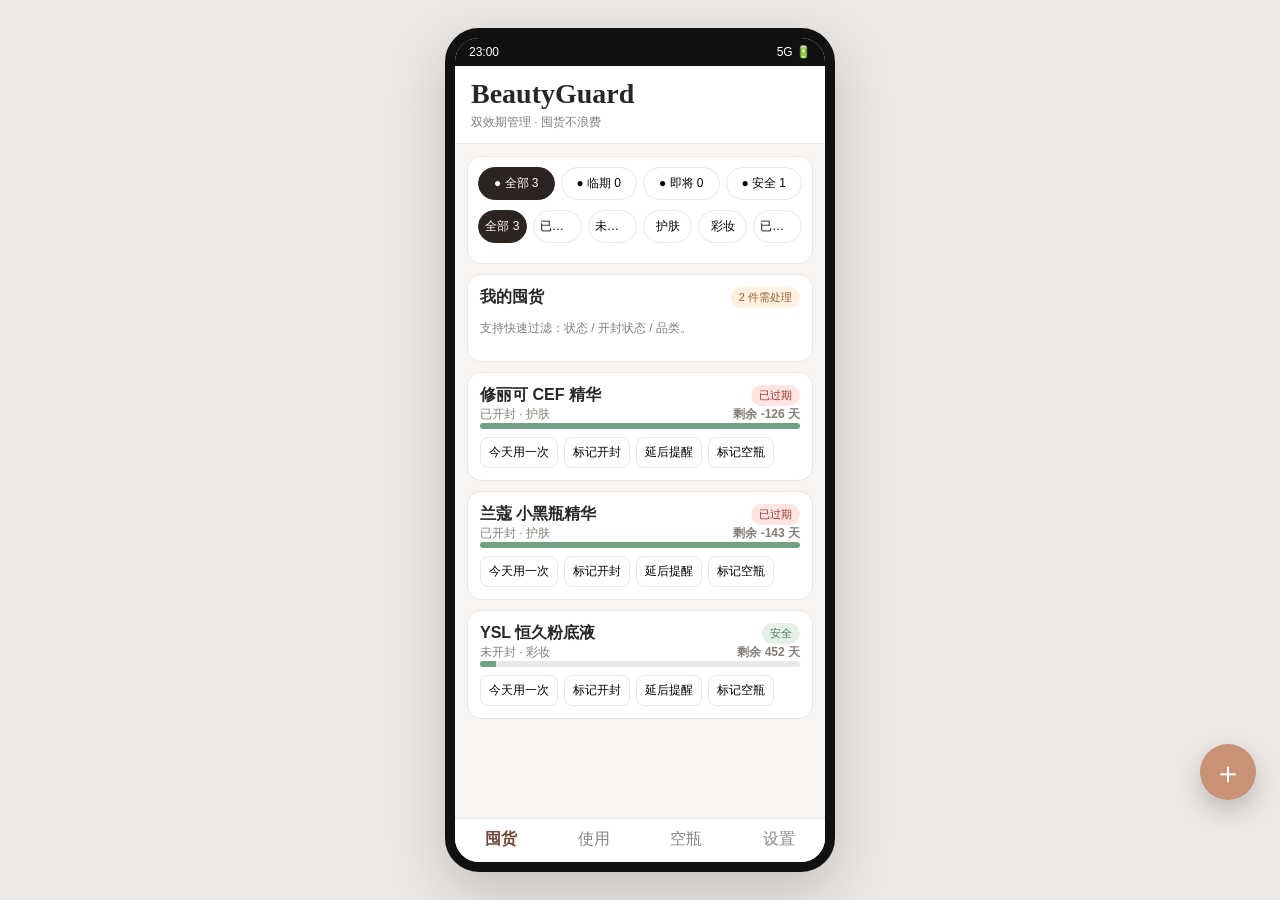
==== commit c0f75332: "Update HTML shells to include quick-filter tag layout" ====
--- a/index.html
+++ b/index.html
@@ -15,7 +15,25 @@
     </header>
 
     <main class="content">
-      <section id="screen-inventory" class="screen"></section>
+      <section id="screen-inventory" class="screen">
+        <div class="toolbar-wrap" id="inventoryQuickFilters">
+          <div class="toolbar status-row">
+            <button class="chip active" data-quick-filter="all">● 全部</button>
+            <button class="chip" data-quick-filter="near">● 临期</button>
+            <button class="chip" data-quick-filter="soon">● 即将</button>
+            <button class="chip" data-quick-filter="safe">● 安全</button>
+          </div>
+          <div class="toolbar filter-row">
+            <button class="chip active" data-quick-filter="all">全部</button>
+            <button class="chip" data-quick-filter="opened">已开封</button>
+            <button class="chip" data-quick-filter="sealed">未开封</button>
+            <button class="chip" data-quick-filter="skincare">护肤</button>
+            <button class="chip" data-quick-filter="makeup">彩妆</button>
+            <button class="chip" data-quick-filter="expired">已过期</button>
+          </div>
+        </div>
+        <div class="card muted">加载中...</div>
+      </section>
       <section id="screen-usage" class="screen hidden"></section>
       <section id="screen-empty" class="screen hidden"></section>
       <section id="screen-settings" class="screen hidden"></section>
--- a/src/styles.css
+++ b/src/styles.css
@@ -16,3 +16,8 @@
 .grid2{display:grid;grid-template-columns:1fr 1fr;gap:8px}.primary{border:0;background:var(--pri);color:#fff;padding:11px 12px;border-radius:10px;font-weight:700;width:100%}.ghost{border:1px solid var(--line);background:#fff;padding:6px 10px;border-radius:8px;cursor:pointer}
 .action{display:flex;gap:6px;margin-top:8px}.action button{border:1px solid var(--line);background:#fff;border-radius:8px;padding:6px 8px;font-size:12px;cursor:pointer}
 .kpis{display:grid;grid-template-columns:1fr 1fr;gap:8px}
+
+.toolbar-wrap{background:#fff;border:1px solid var(--line);border-radius:14px;padding:10px;margin-bottom:10px}
+.status-row{display:grid;grid-template-columns:repeat(4,1fr);gap:6px}
+.filter-row{display:grid;grid-template-columns:repeat(6,minmax(0,1fr));gap:6px;margin-top:8px}
+.status-row .chip,.filter-row .chip{padding:7px 6px;text-align:center;white-space:nowrap;overflow:hidden;text-overflow:ellipsis}
